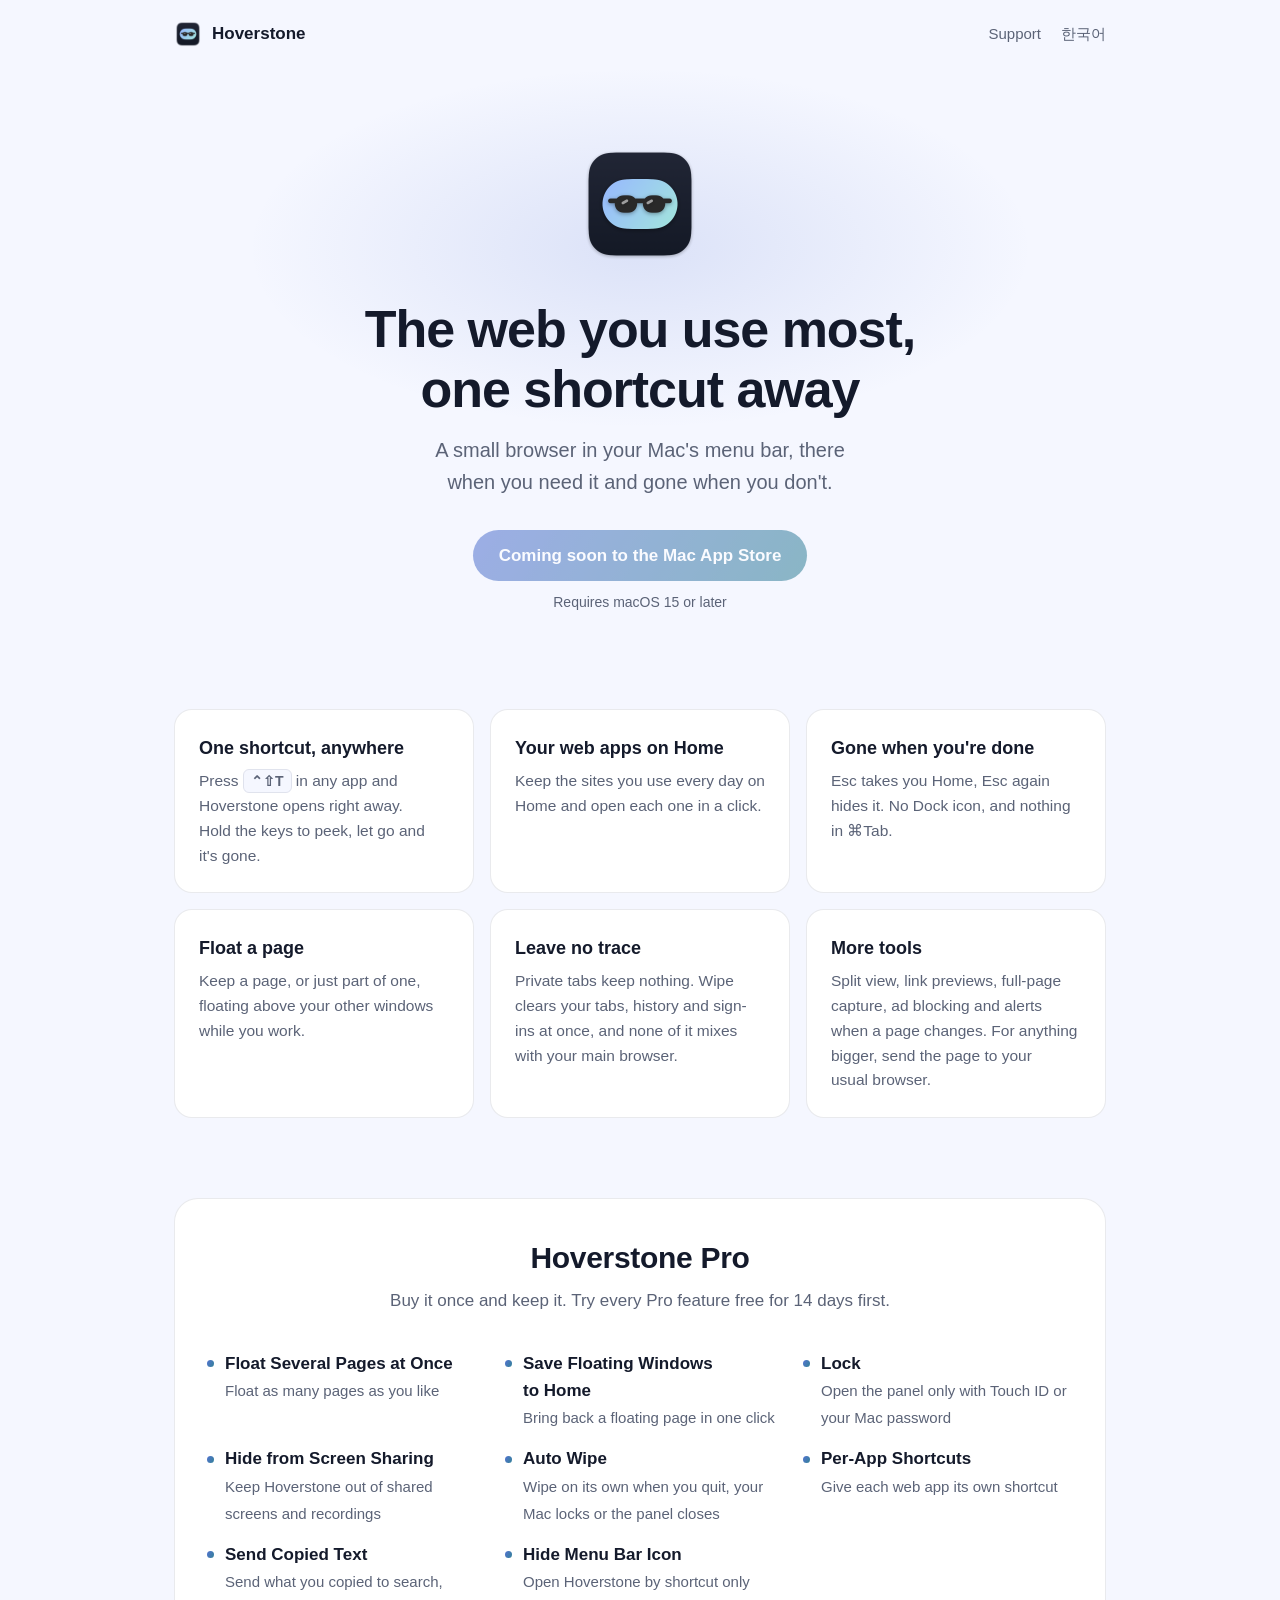
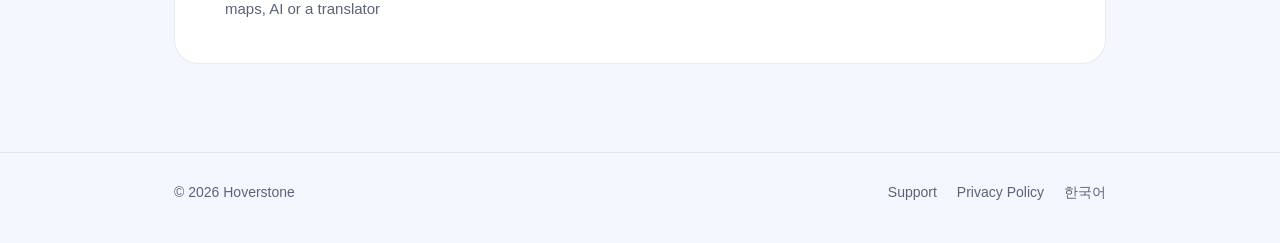
==== index.html @ d4af9481 "feat: Hoverstone's site: home, support and privacy policy in English and Korean Static pages for hov" ====
<!doctype html>
<html lang="en">
<head>
  <meta charset="utf-8">
  <meta name="viewport" content="width=device-width, initial-scale=1">
  <title>Hoverstone</title>
  <meta name="description" content="A small browser in your Mac's menu bar. The sites you use every day are one shortcut away, and gone when you're done.">
  <link rel="icon" href="/assets/favicon.png">
  <link rel="alternate" hreflang="ko" href="https://hoverstone.minihandz.com/ko/">
  <link rel="stylesheet" href="/assets/style.css">
</head>
<body>
  <header class="wrap top">
    <a class="brand" href="/"><img src="/assets/icon.png" alt="">Hoverstone</a>
    <nav>
      <a href="/support/">Support</a>
      <a href="/ko/" hreflang="ko" lang="ko">한국어</a>
    </nav>
  </header>

  <main>
    <div class="wrap hero">
      <img src="/assets/icon.png" alt="Hoverstone app icon">
      <h1>The web you use most,<br>one shortcut away</h1>
      <p>A small browser in your Mac's menu bar, there when you need it and gone when you don't.</p>
      <div class="cta">
        <a class="button" aria-disabled="true">Coming soon to the Mac App Store</a>
        <span class="note">Requires macOS 15 or later</span>
      </div>
    </div>

    <section class="wrap">
      <div class="grid">
        <div class="card">
          <h3>One shortcut, anywhere</h3>
          <p>Press <kbd>⌃⇧T</kbd> in any app and Hoverstone opens right away. Hold the keys to peek, let go and it's gone.</p>
        </div>
        <div class="card">
          <h3>Your web apps on Home</h3>
          <p>Keep the sites you use every day on Home and open each one in a click.</p>
        </div>
        <div class="card">
          <h3>Gone when you're done</h3>
          <p>Esc takes you Home, Esc again hides it. No Dock icon, and nothing in ⌘Tab.</p>
        </div>
        <div class="card">
          <h3>Float a page</h3>
          <p>Keep a page, or just part of one, floating above your other windows while you work.</p>
        </div>
        <div class="card">
          <h3>Leave no trace</h3>
          <p>Private tabs keep nothing. Wipe clears your tabs, history and sign-ins at once, and none of it mixes with your main browser.</p>
        </div>
        <div class="card">
          <h3>More tools</h3>
          <p>Split view, link previews, full-page capture, ad blocking and alerts when a page changes. For anything bigger, send the page to your usual browser.</p>
        </div>
      </div>
    </section>

    <section class="wrap">
      <div class="pro">
        <h2>Hoverstone Pro</h2>
        <p class="lead">Buy it once and keep it. Try every Pro feature free for 14 days first.</p>
        <ul>
          <li><strong>Float Several Pages at Once</strong><span>Float as many pages as you like</span></li>
          <li><strong>Save Floating Windows to Home</strong><span>Bring back a floating page in one click</span></li>
          <li><strong>Lock</strong><span>Open the panel only with Touch ID or your Mac password</span></li>
          <li><strong>Hide from Screen Sharing</strong><span>Keep Hoverstone out of shared screens and recordings</span></li>
          <li><strong>Auto Wipe</strong><span>Wipe on its own when you quit, your Mac locks or the panel closes</span></li>
          <li><strong>Per-App Shortcuts</strong><span>Give each web app its own shortcut</span></li>
          <li><strong>Send Copied Text</strong><span>Send what you copied to search, maps, AI or a translator</span></li>
          <li><strong>Hide Menu Bar Icon</strong><span>Open Hoverstone by shortcut only</span></li>
        </ul>
      </div>
    </section>
  </main>

  <footer>
    <div class="wrap">
      <span>© 2026 Hoverstone</span>
      <nav>
        <a href="/support/">Support</a>
        <a href="/privacy/">Privacy Policy</a>
        <a href="/ko/" hreflang="ko" lang="ko">한국어</a>
      </nav>
    </div>
  </footer>
</body>
</html>
---- assets/style.css ----
/* Hoverstone site. One colour, two depths: the app's periwinkle → aqua,
   deeper on white, lighter on dark. */

:root {
  --bg: #f5f7ff;
  --surface: #ffffff;
  --line: rgba(20, 30, 60, 0.09);
  --text: #141a2b;
  --muted: #5b6377;
  --accent-start: #5473d1;
  --accent-end: #338197;
  --accent-label: #294e9e;
  --on-accent: #ffffff;
  --glow: rgba(84, 115, 209, 0.16);
  color-scheme: light;
}

@media (prefers-color-scheme: dark) {
  :root {
    --bg: #141a26;
    --surface: #1c2230;
    --line: rgba(255, 255, 255, 0.08);
    --text: #eef1f8;
    --muted: #9aa3b8;
    --accent-start: #99b8ff;
    --accent-end: #a3e6db;
    --accent-label: #bdd6ff;
    --on-accent: #10141d;
    --glow: rgba(153, 184, 255, 0.14);
    color-scheme: dark;
  }
}

* { box-sizing: border-box; }

html { -webkit-text-size-adjust: 100%; }

body {
  margin: 0;
  background: var(--bg);
  color: var(--text);
  font: 17px/1.6 -apple-system, BlinkMacSystemFont, "Apple SD Gothic Neo", "Segoe UI", "Noto Sans KR", sans-serif;
  -webkit-font-smoothing: antialiased;
}

:lang(ko) body, body:lang(ko) { word-break: keep-all; }

h1, h2, h3, .lead, .hero p { text-wrap: balance; }
p, li { text-wrap: pretty; }

a { color: var(--accent-label); text-decoration: none; }
a:hover { text-decoration: underline; }

.wrap { max-width: 980px; margin: 0 auto; padding: 0 24px; }
.narrow { max-width: 720px; }

/* Top bar */
.top {
  display: flex; align-items: center; justify-content: space-between;
  padding-top: 20px; padding-bottom: 20px;
}
.brand { display: flex; align-items: center; gap: 10px; color: var(--text); font-weight: 650; }
.brand:hover { text-decoration: none; }
.brand img { width: 28px; height: 28px; }
.top nav { display: flex; gap: 20px; font-size: 15px; }
.top nav a { color: var(--muted); }
.top nav a:hover, .top nav a[aria-current] { color: var(--text); text-decoration: none; }

/* Hero */
.hero { text-align: center; padding-top: 72px; padding-bottom: 56px; position: relative; }
.hero::before {
  content: ""; position: absolute; inset: 0 10% auto; height: 360px; z-index: -1;
  background: radial-gradient(closest-side, var(--glow), transparent);
}
.hero img { width: 128px; height: 128px; }
.hero h1 { font-size: clamp(34px, 6vw, 52px); line-height: 1.15; letter-spacing: -0.02em; margin: 24px 0 14px; }
.hero p { font-size: 20px; color: var(--muted); margin: 0 auto; max-width: 560px; }

.cta { margin-top: 32px; display: flex; flex-direction: column; align-items: center; gap: 10px; }
.button {
  display: inline-block; padding: 12px 26px; border-radius: 999px; font-weight: 600;
  background: linear-gradient(120deg, var(--accent-start), var(--accent-end));
  color: var(--on-accent);
}
.button:hover { text-decoration: none; filter: brightness(1.05); }
.button[aria-disabled="true"] { opacity: 0.55; pointer-events: none; }
.note { font-size: 14px; color: var(--muted); }

/* Sections */
section, section.wrap { padding-top: 40px; padding-bottom: 40px; }
h2 { font-size: 30px; letter-spacing: -0.01em; line-height: 1.25; margin: 0 0 10px; text-align: center; }
.lead { color: var(--muted); text-align: center; margin: 0 auto 36px; max-width: 560px; }

.grid { display: grid; grid-template-columns: repeat(auto-fit, minmax(260px, 1fr)); gap: 16px; }
.card {
  background: var(--surface); border: 1px solid var(--line); border-radius: 18px; padding: 24px;
}
.card h3 { font-size: 18px; margin: 0 0 6px; }
.card p { margin: 0; color: var(--muted); font-size: 15.5px; }

kbd {
  font: 600 14px/1 -apple-system, BlinkMacSystemFont, sans-serif;
  padding: 3px 7px; border-radius: 6px; border: 1px solid var(--line); background: var(--bg);
  white-space: nowrap;
}

/* Pro */
.pro { background: var(--surface); border: 1px solid var(--line); border-radius: 24px; padding: 40px 32px; }
.pro ul { list-style: none; padding: 0; margin: 0; display: grid; grid-template-columns: repeat(auto-fit, minmax(260px, 1fr)); gap: 14px 28px; }
.pro li { padding-left: 18px; position: relative; }
.pro li::before {
  content: ""; position: absolute; left: 0; top: 0.62em; width: 7px; height: 7px; border-radius: 50%;
  background: linear-gradient(120deg, var(--accent-start), var(--accent-end));
}
.pro li strong { display: block; font-weight: 600; }
.pro li span { color: var(--muted); font-size: 15px; }

/* Text pages: support, privacy */
.page { padding-top: 48px; padding-bottom: 24px; }
.page h1 { font-size: 36px; letter-spacing: -0.02em; margin: 0 0 8px; }
.page h2 { text-align: left; font-size: 22px; margin: 40px 0 8px; }
.page h3 { font-size: 17px; margin: 28px 0 4px; }
.page p, .page li { color: var(--text); }
.page .updated { color: var(--muted); font-size: 15px; margin: 0 0 32px; }
.page .intro { color: var(--muted); margin: 0 0 8px; }
.page ul { padding-left: 20px; }
.page li { margin: 10px 0; }
.page li strong { display: block; }

/* FAQ: a box per group, a hairline between questions */
.faq { background: var(--surface); border: 1px solid var(--line); border-radius: 18px; padding: 4px 24px; }
.faq > div { padding: 20px 0; }
.faq > div + div { border-top: 1px solid var(--line); }
.faq h3 { margin: 0 0 6px; }
.faq p { margin: 0; color: var(--muted); }
.faq ul { margin: 8px 0 0; color: var(--muted); }
.faq li { margin: 4px 0; color: var(--muted); }
.ask { margin-top: 48px; text-align: center; }
.ask p { color: var(--muted); margin: 0 0 6px; }
.ask a { font-weight: 600; font-size: 18px; }
.contact { background: var(--surface); border: 1px solid var(--line); border-radius: 18px; padding: 24px; margin: 24px 0; }
.contact p { margin: 0 0 4px; }
.contact a { font-weight: 600; font-size: 18px; }

/* Footer */
footer { border-top: 1px solid var(--line); margin-top: 48px; padding: 28px 0 40px; font-size: 14px; color: var(--muted); }
footer .wrap { display: flex; flex-wrap: wrap; gap: 12px 24px; justify-content: space-between; }
footer nav { display: flex; flex-wrap: wrap; gap: 20px; }
footer a { color: var(--muted); }

@media (max-width: 600px) {
  .hero { padding-top: 48px; padding-bottom: 40px; }
  .hero p { font-size: 18px; }
  .top nav { gap: 14px; }
  .pro { padding: 28px 20px; }
}
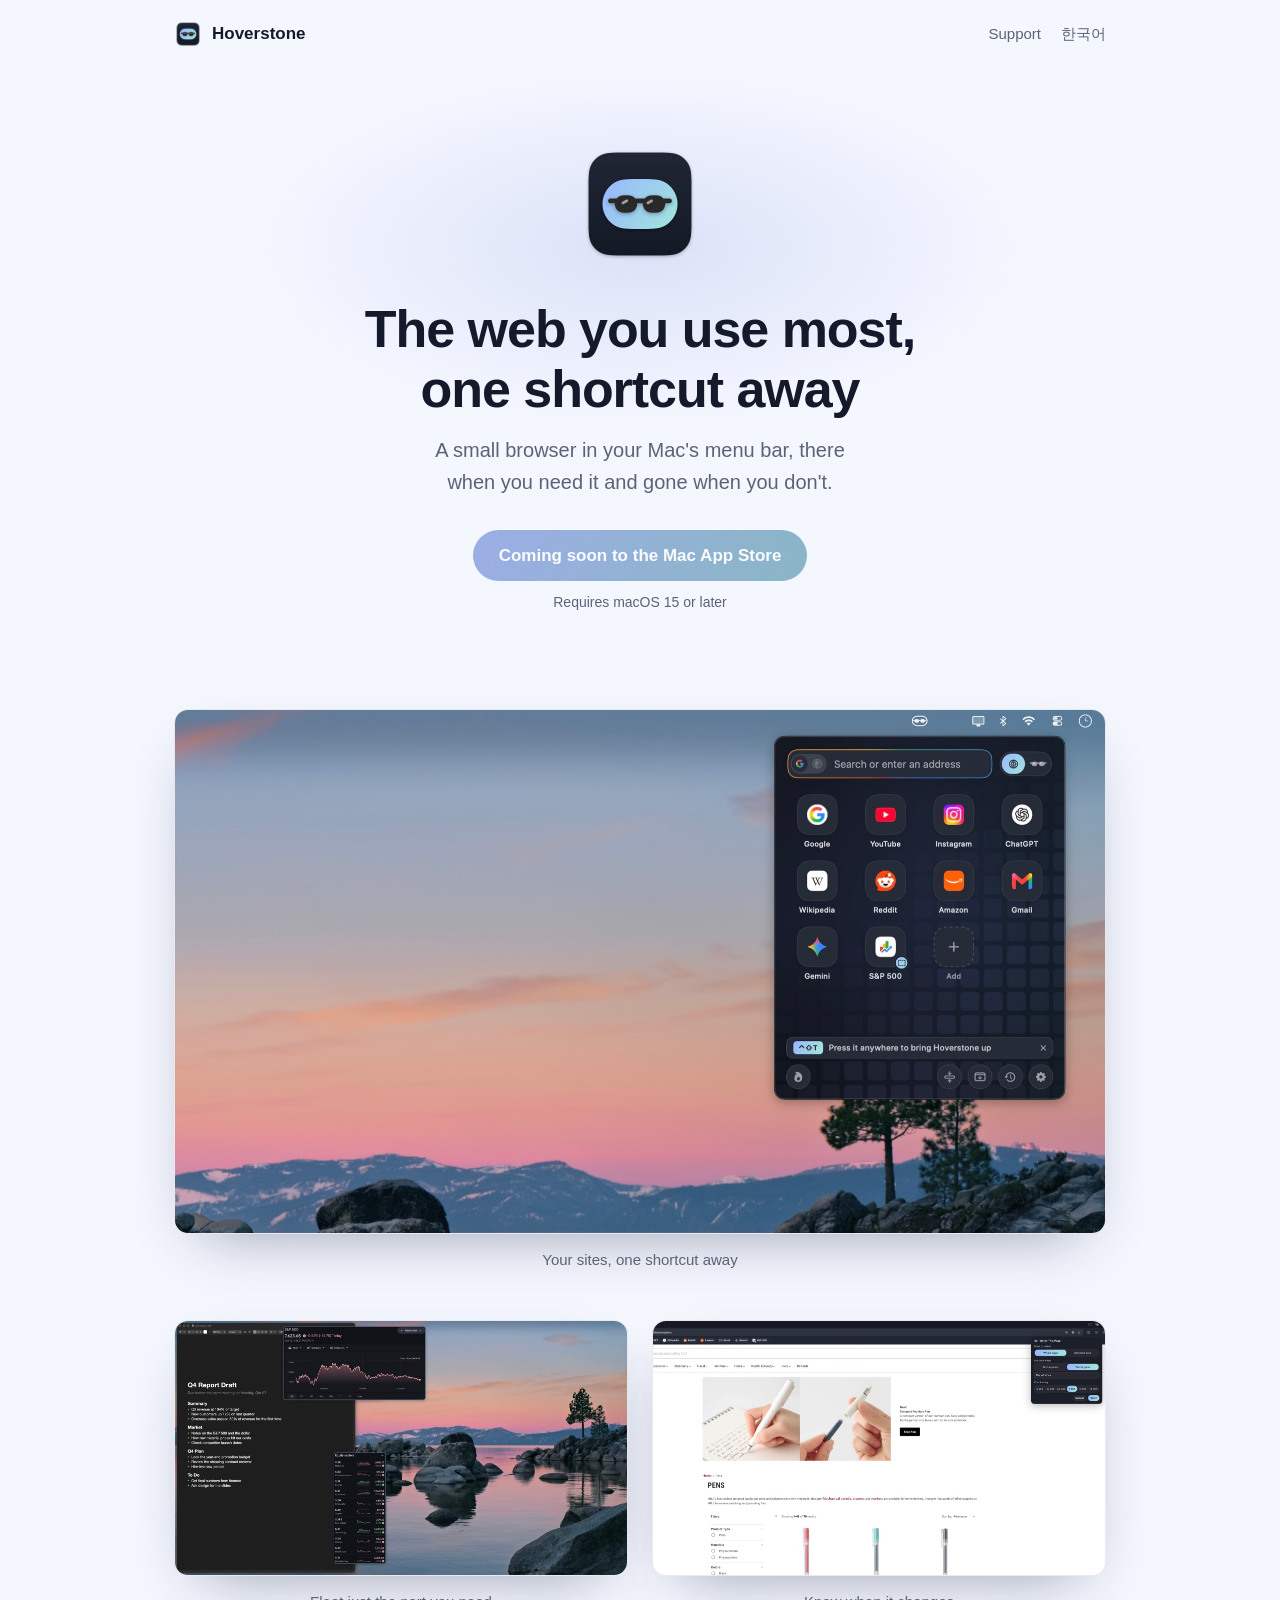
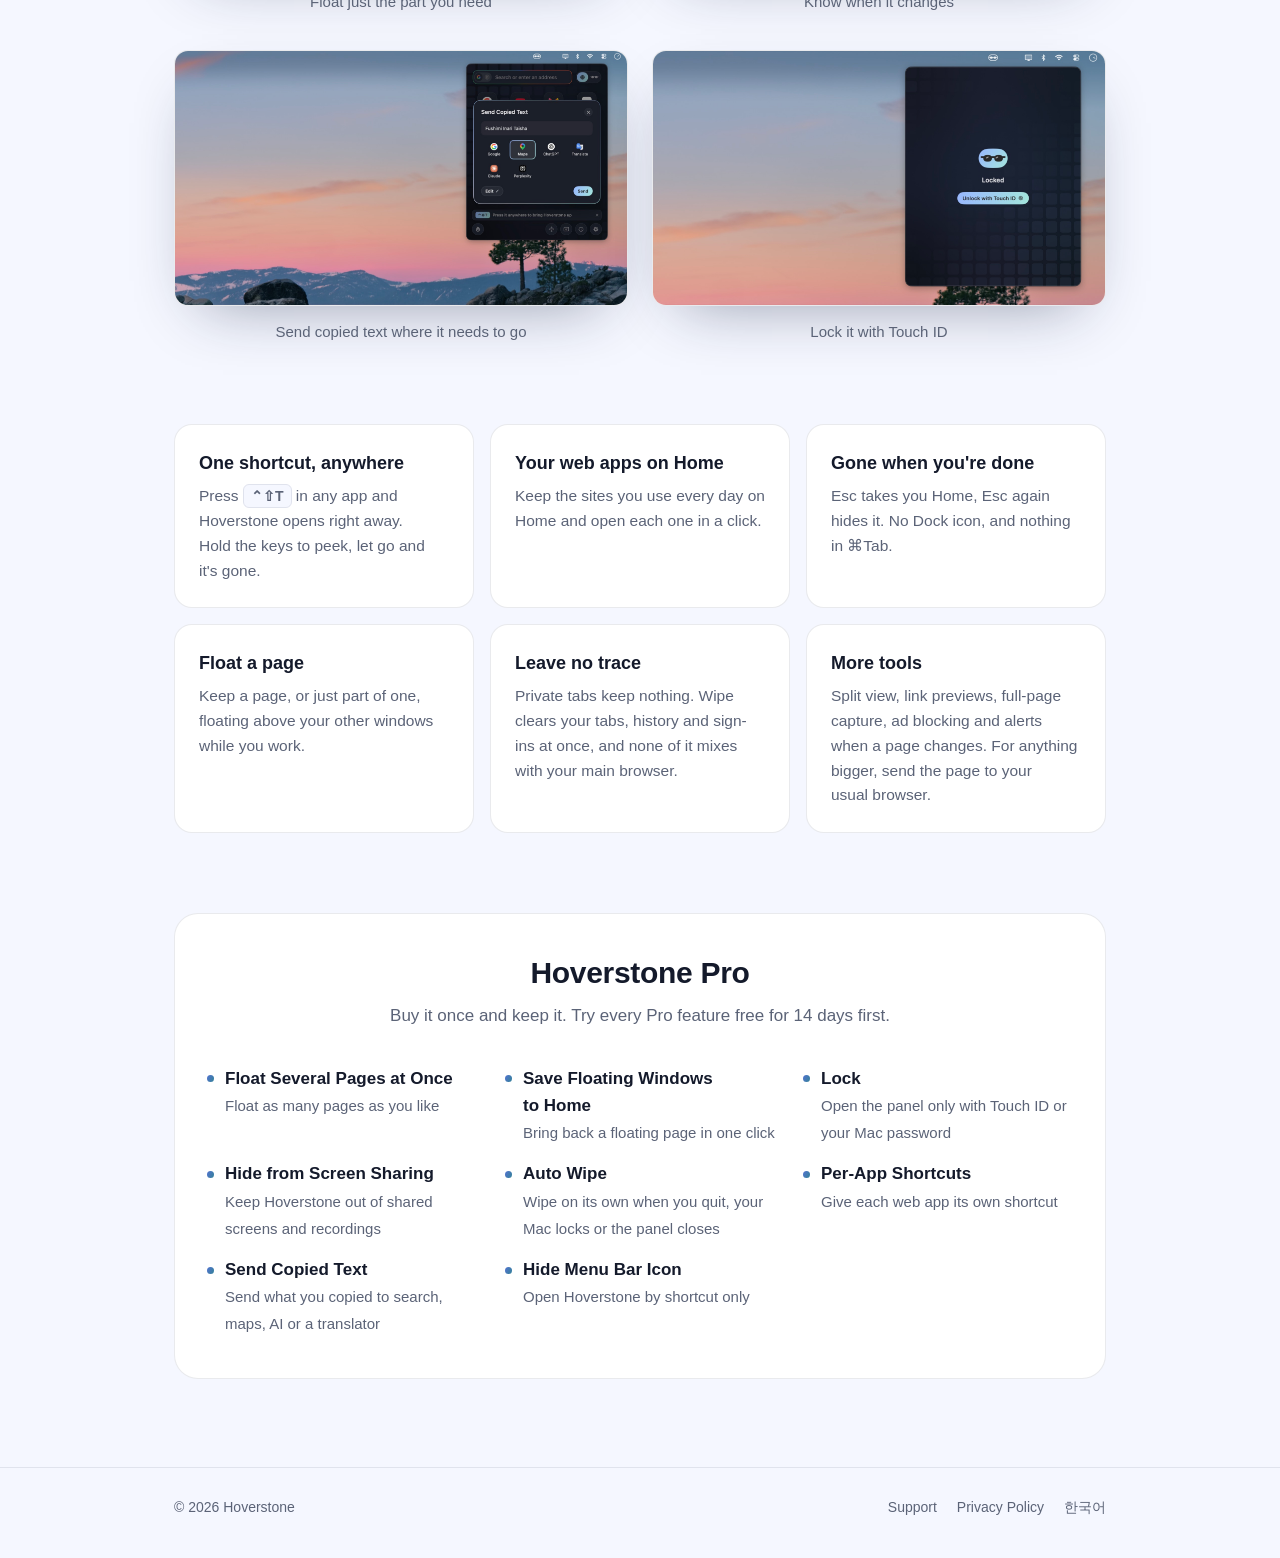
==== commit ea1ded88: "feat: Show the app on the home page, in English and Korean A wide shot of Home under the hero, then " ====
--- a/index.html
+++ b/index.html
@@ -28,6 +28,31 @@
         <span class="note">Requires macOS 15 or later</span>
       </div>
     </div>
+
+    <section class="wrap shots">
+      <figure class="shot">
+        <img src="/assets/shots/en-1.jpg" width="1800" height="1012" alt="Hoverstone's Home open under the menu bar, with Google, YouTube, Gmail, ChatGPT and other sites, and a saved S&amp;P 500 chart">
+        <figcaption>Your sites, one shortcut away</figcaption>
+      </figure>
+      <div class="shot-grid">
+        <figure class="shot">
+          <img src="/assets/shots/en-2.jpg" width="1800" height="1012" loading="lazy" alt="An S&amp;P 500 chart and a list of market sectors floating over a report being written">
+          <figcaption>Float just the part you need</figcaption>
+        </figure>
+        <figure class="shot">
+          <img src="/assets/shots/en-5.jpg" width="1800" height="1012" loading="lazy" alt="A shop page with Hoverstone set to alert when the words Out of stock are gone">
+          <figcaption>Know when it changes</figcaption>
+        </figure>
+        <figure class="shot">
+          <img src="/assets/shots/en-7.jpg" width="1800" height="1012" loading="lazy" alt="Copied text ready to send to search, maps, AI or a translator">
+          <figcaption>Send copied text where it needs to go</figcaption>
+        </figure>
+        <figure class="shot">
+          <img src="/assets/shots/en-8.jpg" width="1800" height="1012" loading="lazy" alt="The Hoverstone panel locked, asking for Touch ID">
+          <figcaption>Lock it with Touch ID</figcaption>
+        </figure>
+      </div>
+    </section>
 
     <section class="wrap">
       <div class="grid">
--- a/assets/style.css
+++ b/assets/style.css
@@ -154,3 +154,14 @@
   .top nav { gap: 14px; }
   .pro { padding: 28px 20px; }
 }
+
+/* Screenshots: one wide under the hero, the rest two by two */
+.shots { padding-top: 0; }
+.shot { margin: 0; }
+.shot img {
+  display: block; width: 100%; height: auto; border-radius: 14px;
+  border: 1px solid var(--line); background: var(--surface);
+  box-shadow: 0 24px 60px -28px rgba(20, 30, 60, 0.45);
+}
+.shot figcaption { text-align: center; color: var(--muted); font-size: 15px; margin-top: 14px; }
+.shot-grid { display: grid; grid-template-columns: repeat(auto-fit, minmax(300px, 1fr)); gap: 36px 24px; margin-top: 48px; }
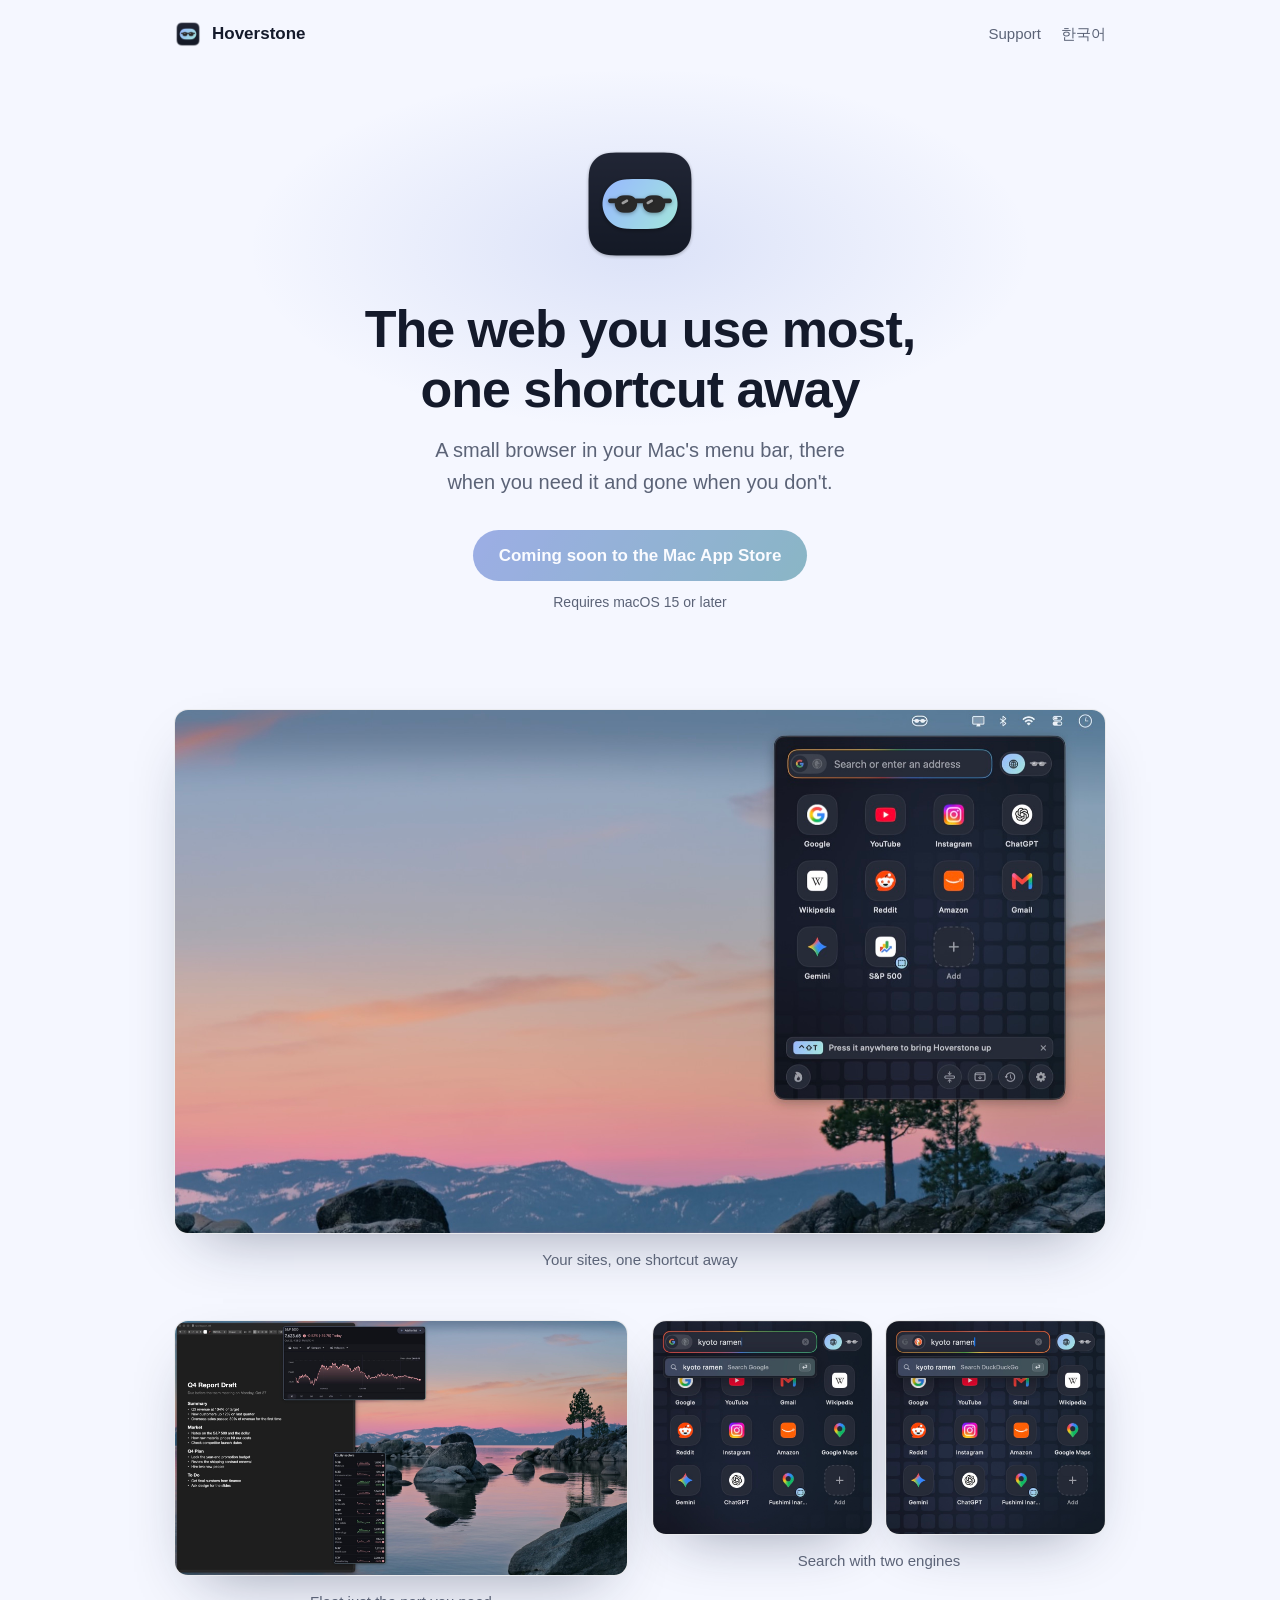
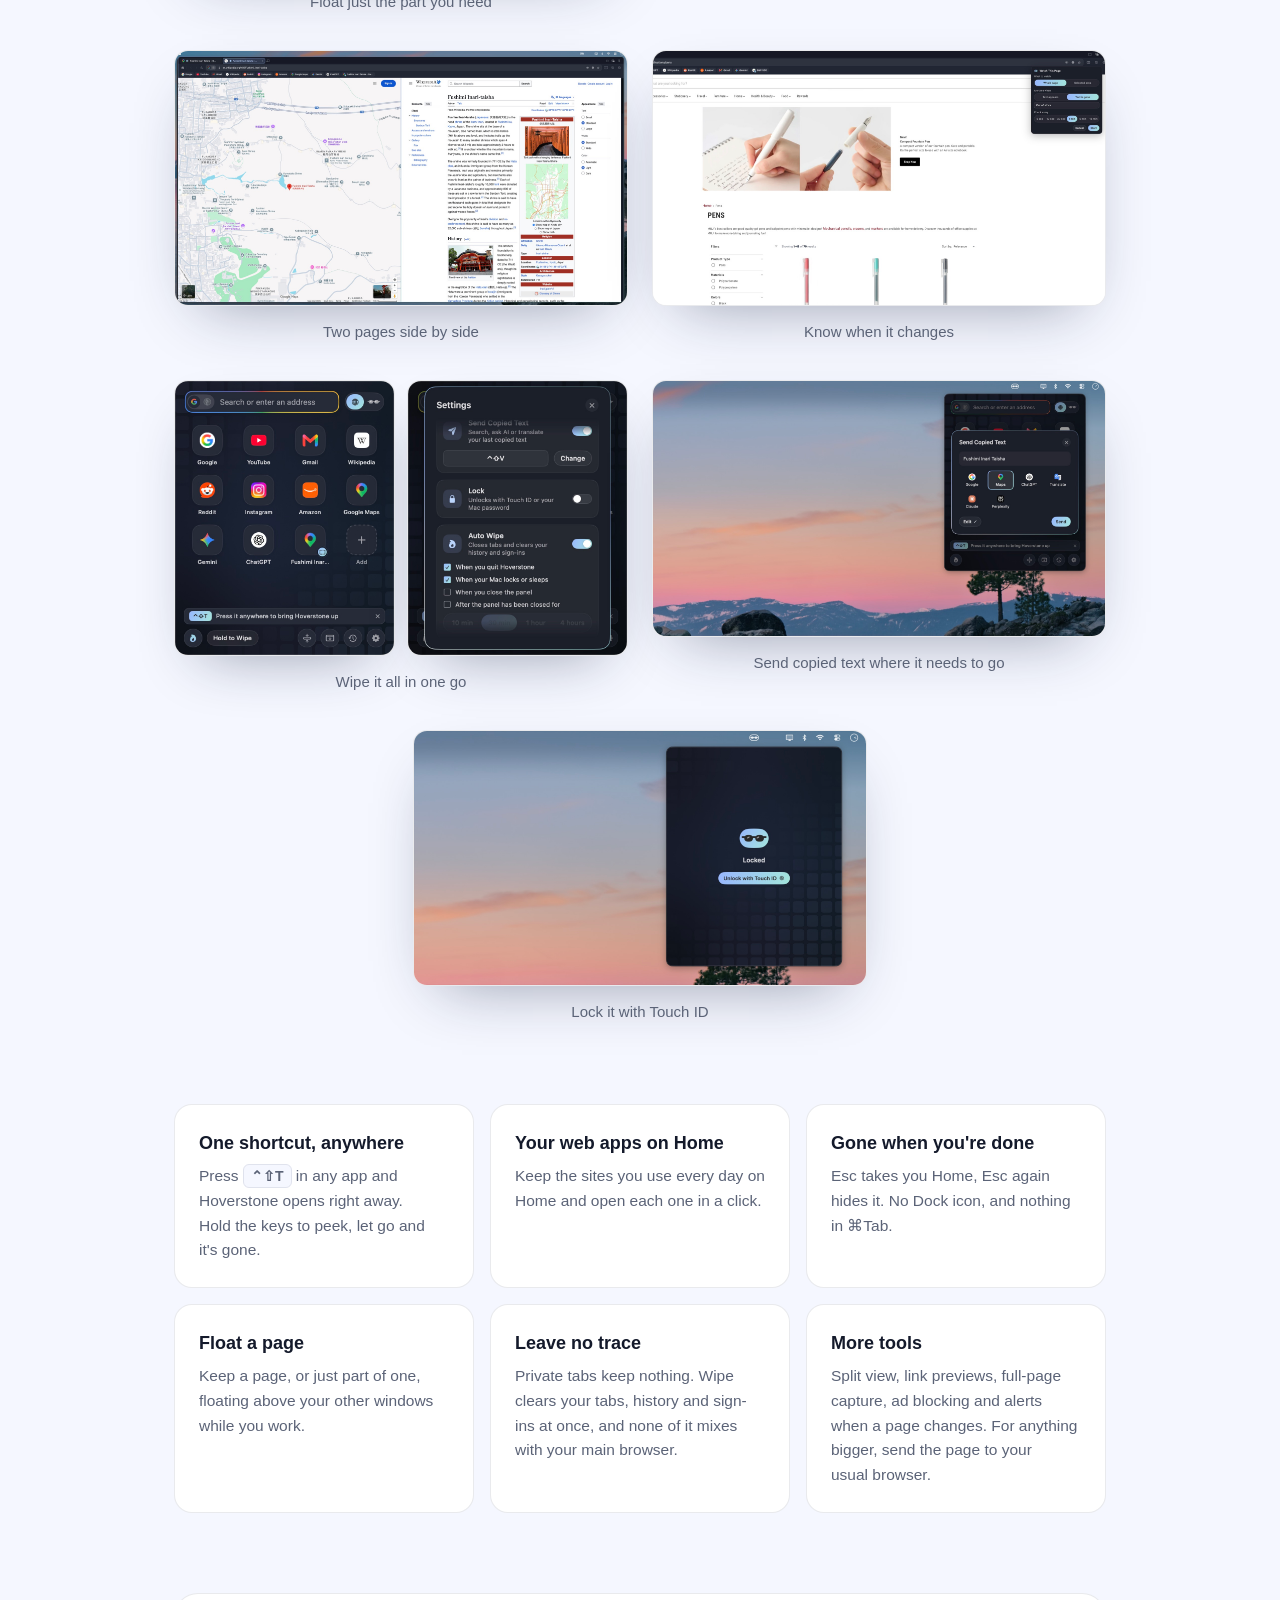
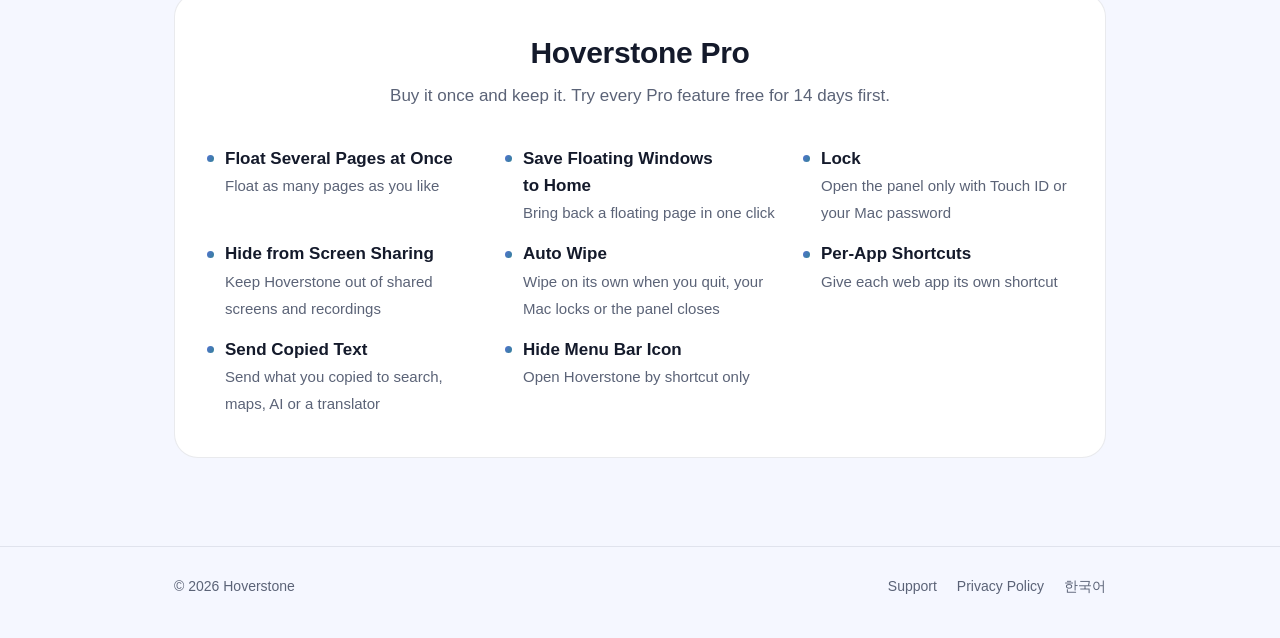
==== commit 3e3d47a4: "fix: Keep the screenshots in the page, and show all eight Browsers kept the old stylesheet for ten m" ====
--- a/index.html
+++ b/index.html
@@ -7,7 +7,7 @@
   <meta name="description" content="A small browser in your Mac's menu bar. The sites you use every day are one shortcut away, and gone when you're done.">
   <link rel="icon" href="/assets/favicon.png">
   <link rel="alternate" hreflang="ko" href="https://hoverstone.minihandz.com/ko/">
-  <link rel="stylesheet" href="/assets/style.css">
+  <link rel="stylesheet" href="/assets/style.css?v=2">
 </head>
 <body>
   <header class="wrap top">
@@ -40,8 +40,26 @@
           <figcaption>Float just the part you need</figcaption>
         </figure>
         <figure class="shot">
+          <div class="pair">
+            <img src="/assets/shots/en-3-google.jpg" width="800" height="776" loading="lazy" alt="The search field with Google picked">
+            <img src="/assets/shots/en-3-duckduckgo.jpg" width="800" height="776" loading="lazy" alt="The same search with DuckDuckGo picked">
+          </div>
+          <figcaption>Search with two engines</figcaption>
+        </figure>
+        <figure class="shot">
+          <img src="/assets/shots/en-4.jpg" width="1800" height="1012" loading="lazy" alt="Google Maps and a Wikipedia article side by side in split view">
+          <figcaption>Two pages side by side</figcaption>
+        </figure>
+        <figure class="shot">
           <img src="/assets/shots/en-5.jpg" width="1800" height="1012" loading="lazy" alt="A shop page with Hoverstone set to alert when the words Out of stock are gone">
           <figcaption>Know when it changes</figcaption>
+        </figure>
+        <figure class="shot">
+          <div class="pair">
+            <img src="/assets/shots/en-6-home.jpg" width="800" height="1000" loading="lazy" alt="Home with the wipe button showing Hold to Wipe">
+            <img src="/assets/shots/en-6-settings.jpg" width="800" height="1000" loading="lazy" alt="Auto Wipe settings: when you quit, or when your Mac locks or sleeps">
+          </div>
+          <figcaption>Wipe it all in one go</figcaption>
         </figure>
         <figure class="shot">
           <img src="/assets/shots/en-7.jpg" width="1800" height="1012" loading="lazy" alt="Copied text ready to send to search, maps, AI or a translator">
--- a/assets/style.css
+++ b/assets/style.css
@@ -34,6 +34,8 @@
 * { box-sizing: border-box; }
 
 html { -webkit-text-size-adjust: 100%; }
+
+img { max-width: 100%; height: auto; }
 
 body {
   margin: 0;
@@ -164,4 +166,10 @@
   box-shadow: 0 24px 60px -28px rgba(20, 30, 60, 0.45);
 }
 .shot figcaption { text-align: center; color: var(--muted); font-size: 15px; margin-top: 14px; }
-.shot-grid { display: grid; grid-template-columns: repeat(auto-fit, minmax(300px, 1fr)); gap: 36px 24px; margin-top: 48px; }
+.shot-grid { display: grid; grid-template-columns: repeat(auto-fit, minmax(300px, 1fr)); gap: 36px 24px; margin-top: 48px; align-items: start; }
+/* Two close-ups of the panel shown as one shot */
+.pair { display: flex; gap: 12px; justify-content: center; }
+.pair img { width: calc(50% - 6px); }
+@media (min-width: 700px) {
+  .shot-grid > :last-child:nth-child(odd) { grid-column: 1 / -1; justify-self: center; width: calc(50% - 12px); }
+}
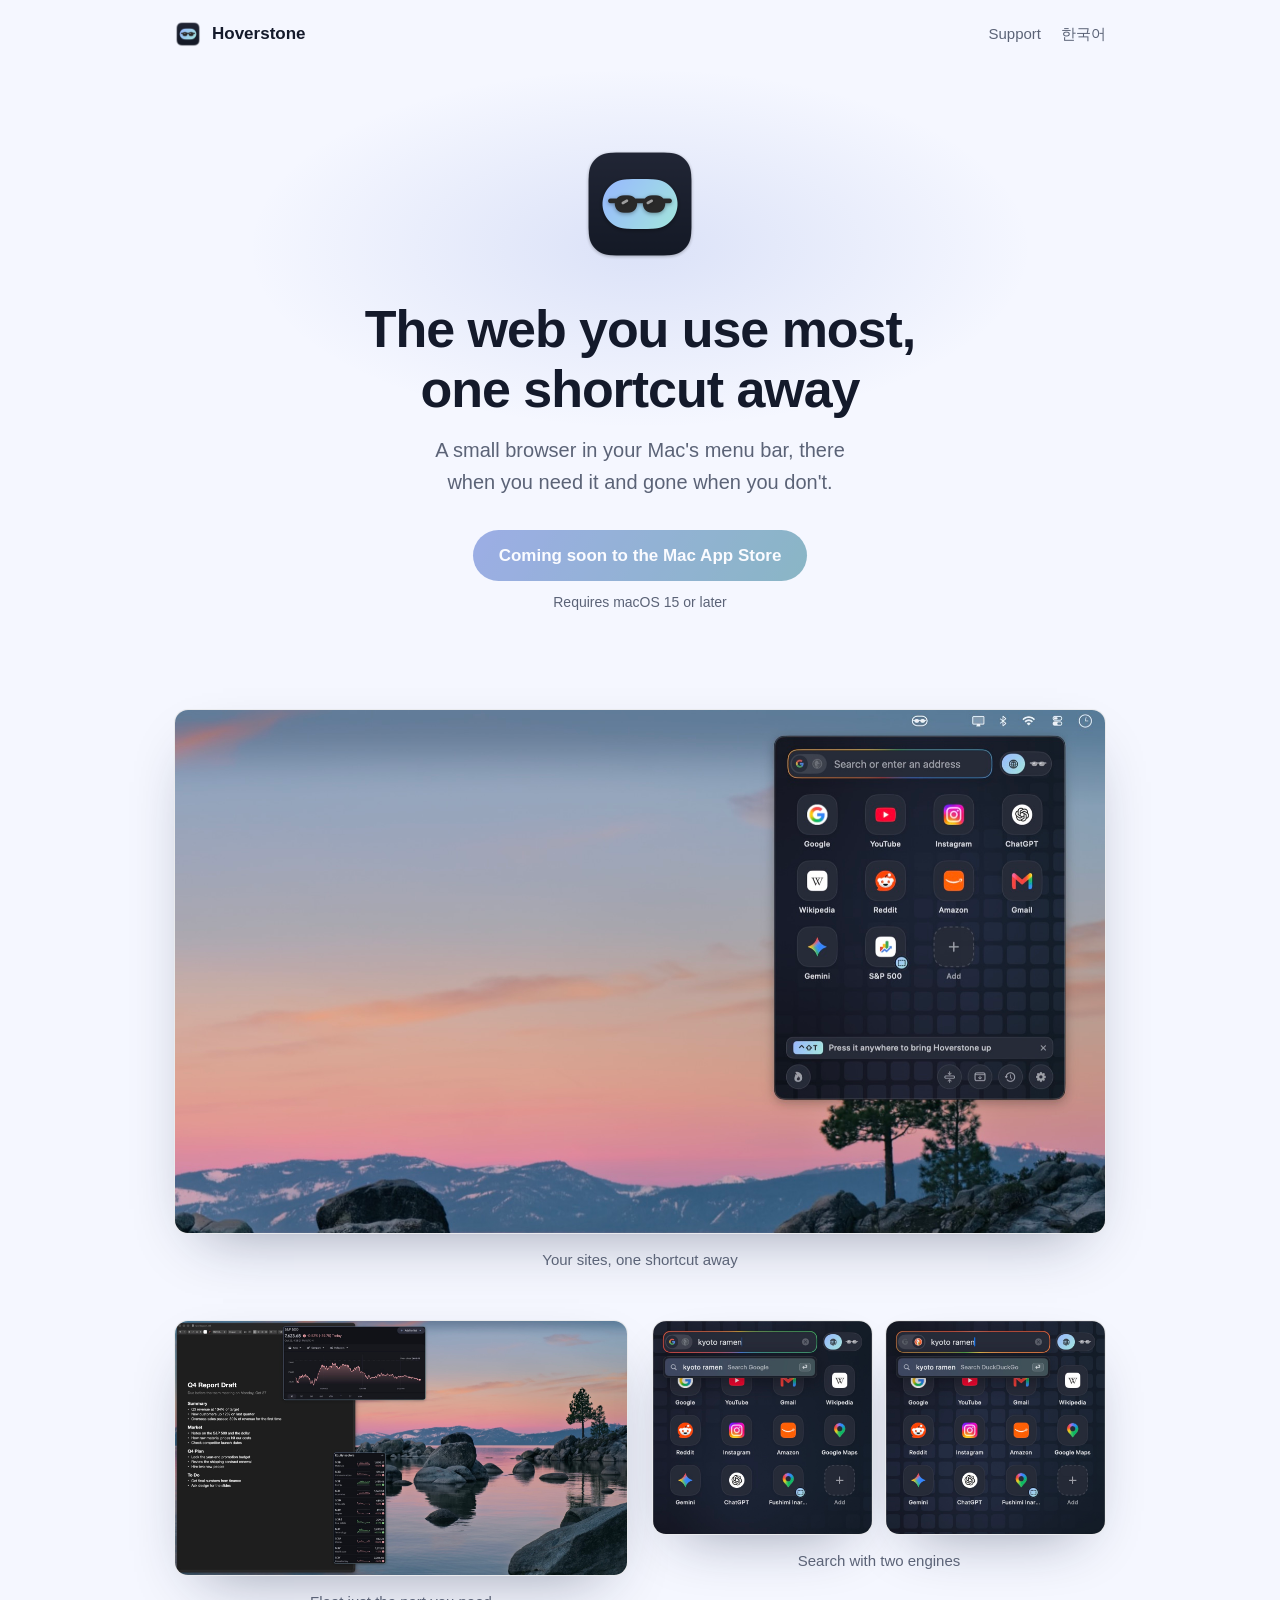
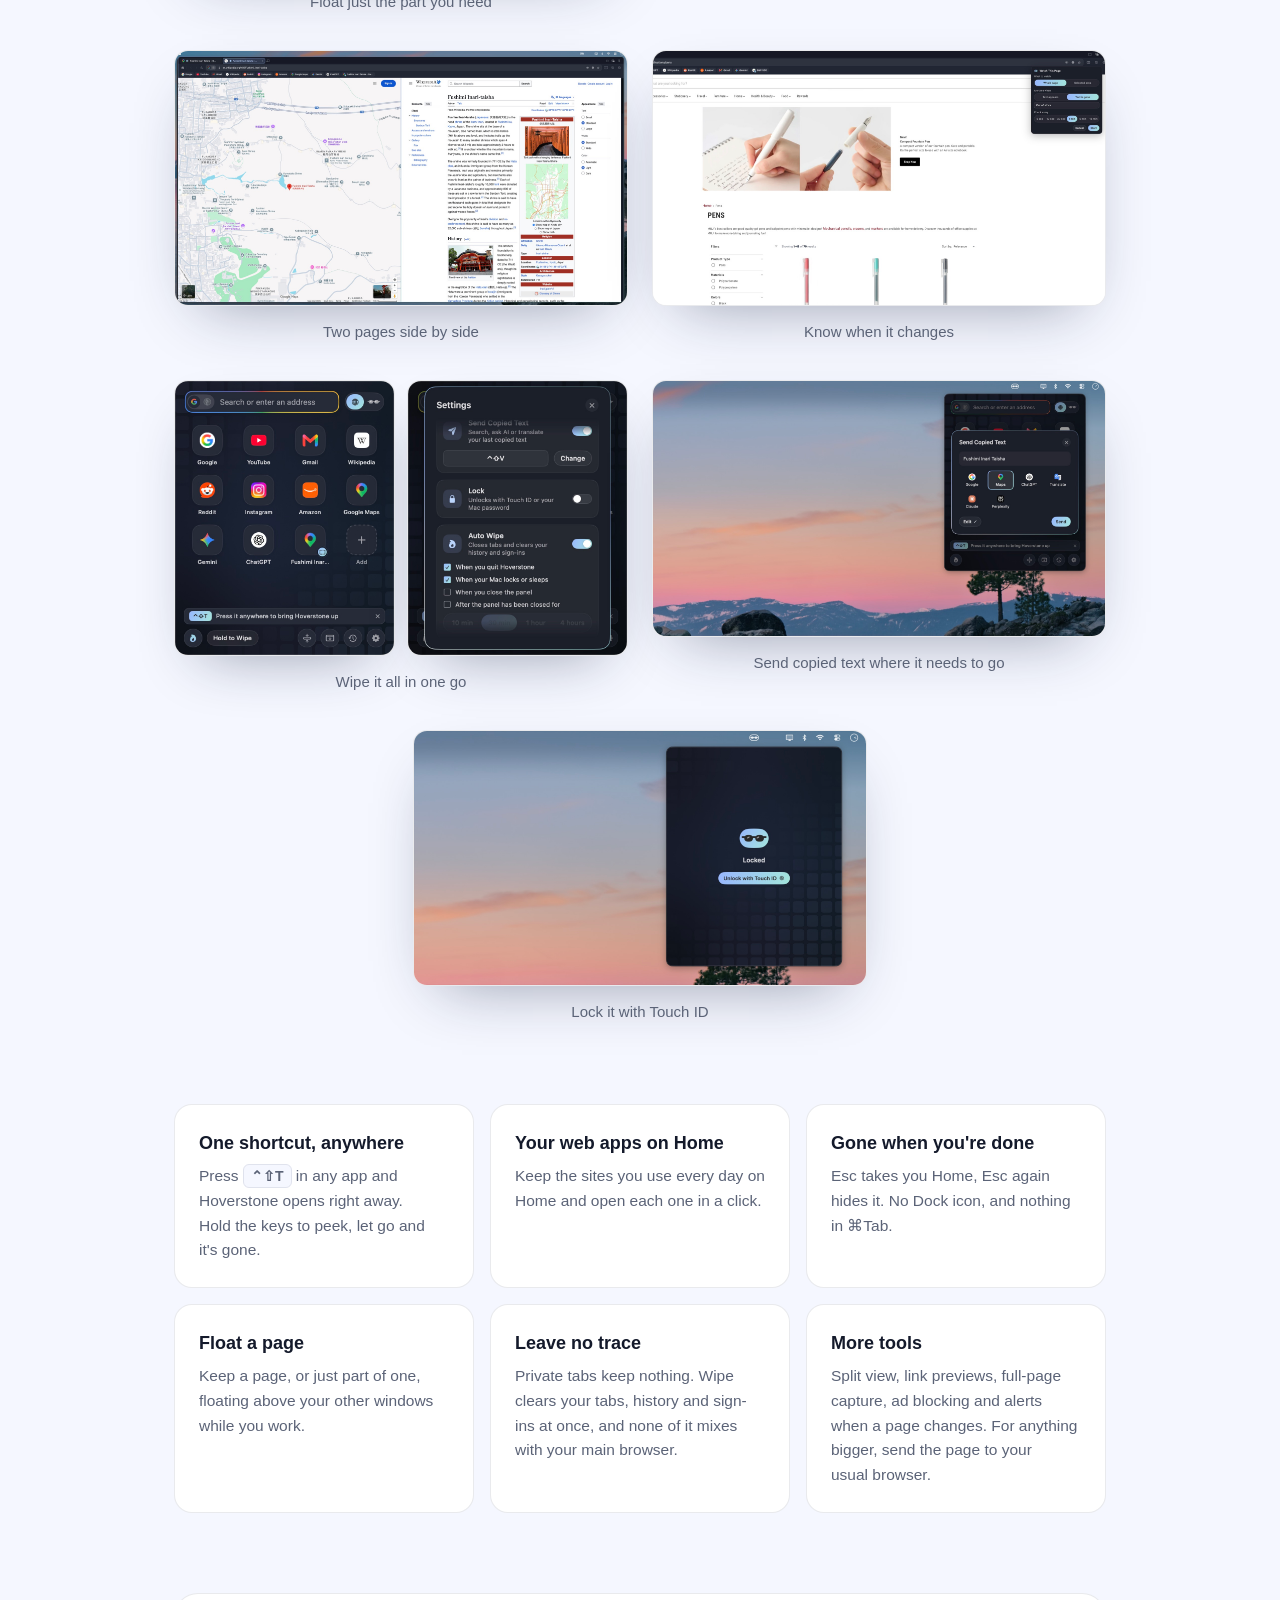
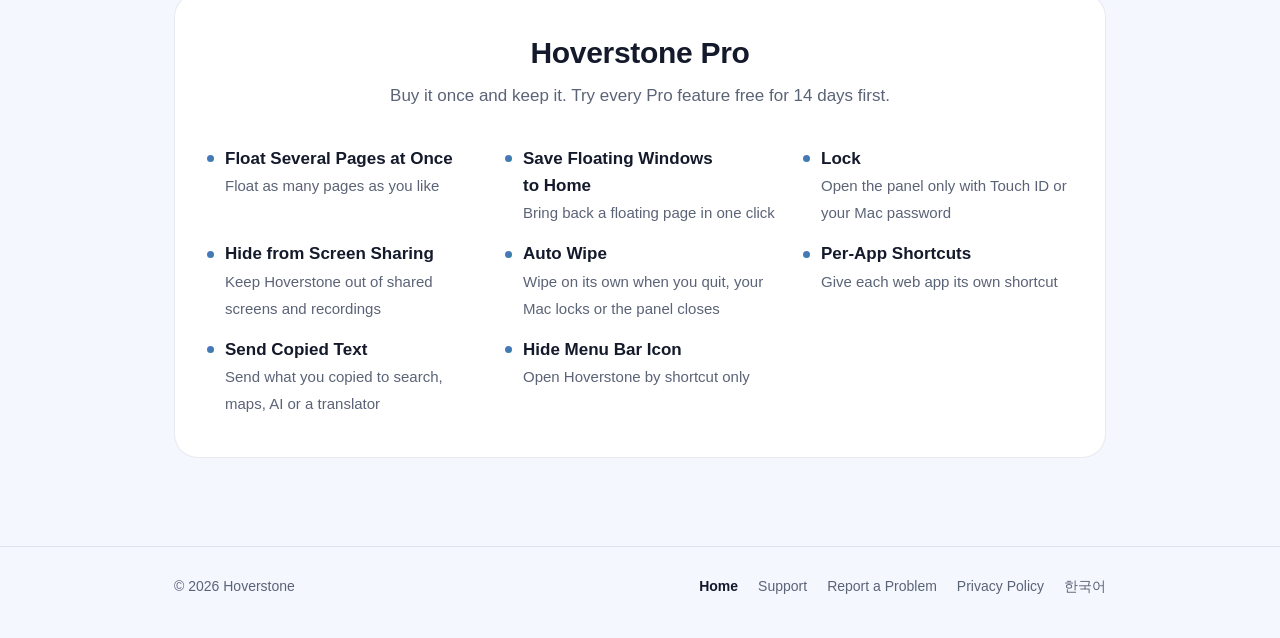
==== commit 329b67a5: "feat: Add a guide for reporting a problem, in Korean and English The app's 알리기 button opens it. It s" ====
--- a/index.html
+++ b/index.html
@@ -7,7 +7,7 @@
   <meta name="description" content="A small browser in your Mac's menu bar. The sites you use every day are one shortcut away, and gone when you're done.">
   <link rel="icon" href="/assets/favicon.png">
   <link rel="alternate" hreflang="ko" href="https://hoverstone.minihandz.com/ko/">
-  <link rel="stylesheet" href="/assets/style.css?v=2">
+  <link rel="stylesheet" href="/assets/style.css?v=3">
 </head>
 <body>
   <header class="wrap top">
@@ -123,7 +123,9 @@
     <div class="wrap">
       <span>© 2026 Hoverstone</span>
       <nav>
+        <a href="/" aria-current="page">Home</a>
         <a href="/support/">Support</a>
+        <a href="/report/">Report a Problem</a>
         <a href="/privacy/">Privacy Policy</a>
         <a href="/ko/" hreflang="ko" lang="ko">한국어</a>
       </nav>
--- a/assets/style.css
+++ b/assets/style.css
@@ -149,6 +149,7 @@
 footer .wrap { display: flex; flex-wrap: wrap; gap: 12px 24px; justify-content: space-between; }
 footer nav { display: flex; flex-wrap: wrap; gap: 20px; }
 footer a { color: var(--muted); }
+footer a[aria-current] { color: var(--text); font-weight: 600; }
 
 @media (max-width: 600px) {
   .hero { padding-top: 48px; padding-bottom: 40px; }
@@ -173,3 +174,10 @@
 @media (min-width: 700px) {
   .shot-grid > :last-child:nth-child(odd) { grid-column: 1 / -1; justify-self: center; width: calc(50% - 12px); }
 }
+
+/* A path to type into Finder: monospaced, and broken anywhere it must */
+.path {
+  font-family: ui-monospace, SFMono-Regular, Menlo, monospace; font-size: 13.5px;
+  background: var(--bg); border: 1px solid var(--line); border-radius: 10px;
+  padding: 10px 12px; margin-top: 10px !important; word-break: break-all; user-select: all;
+}
